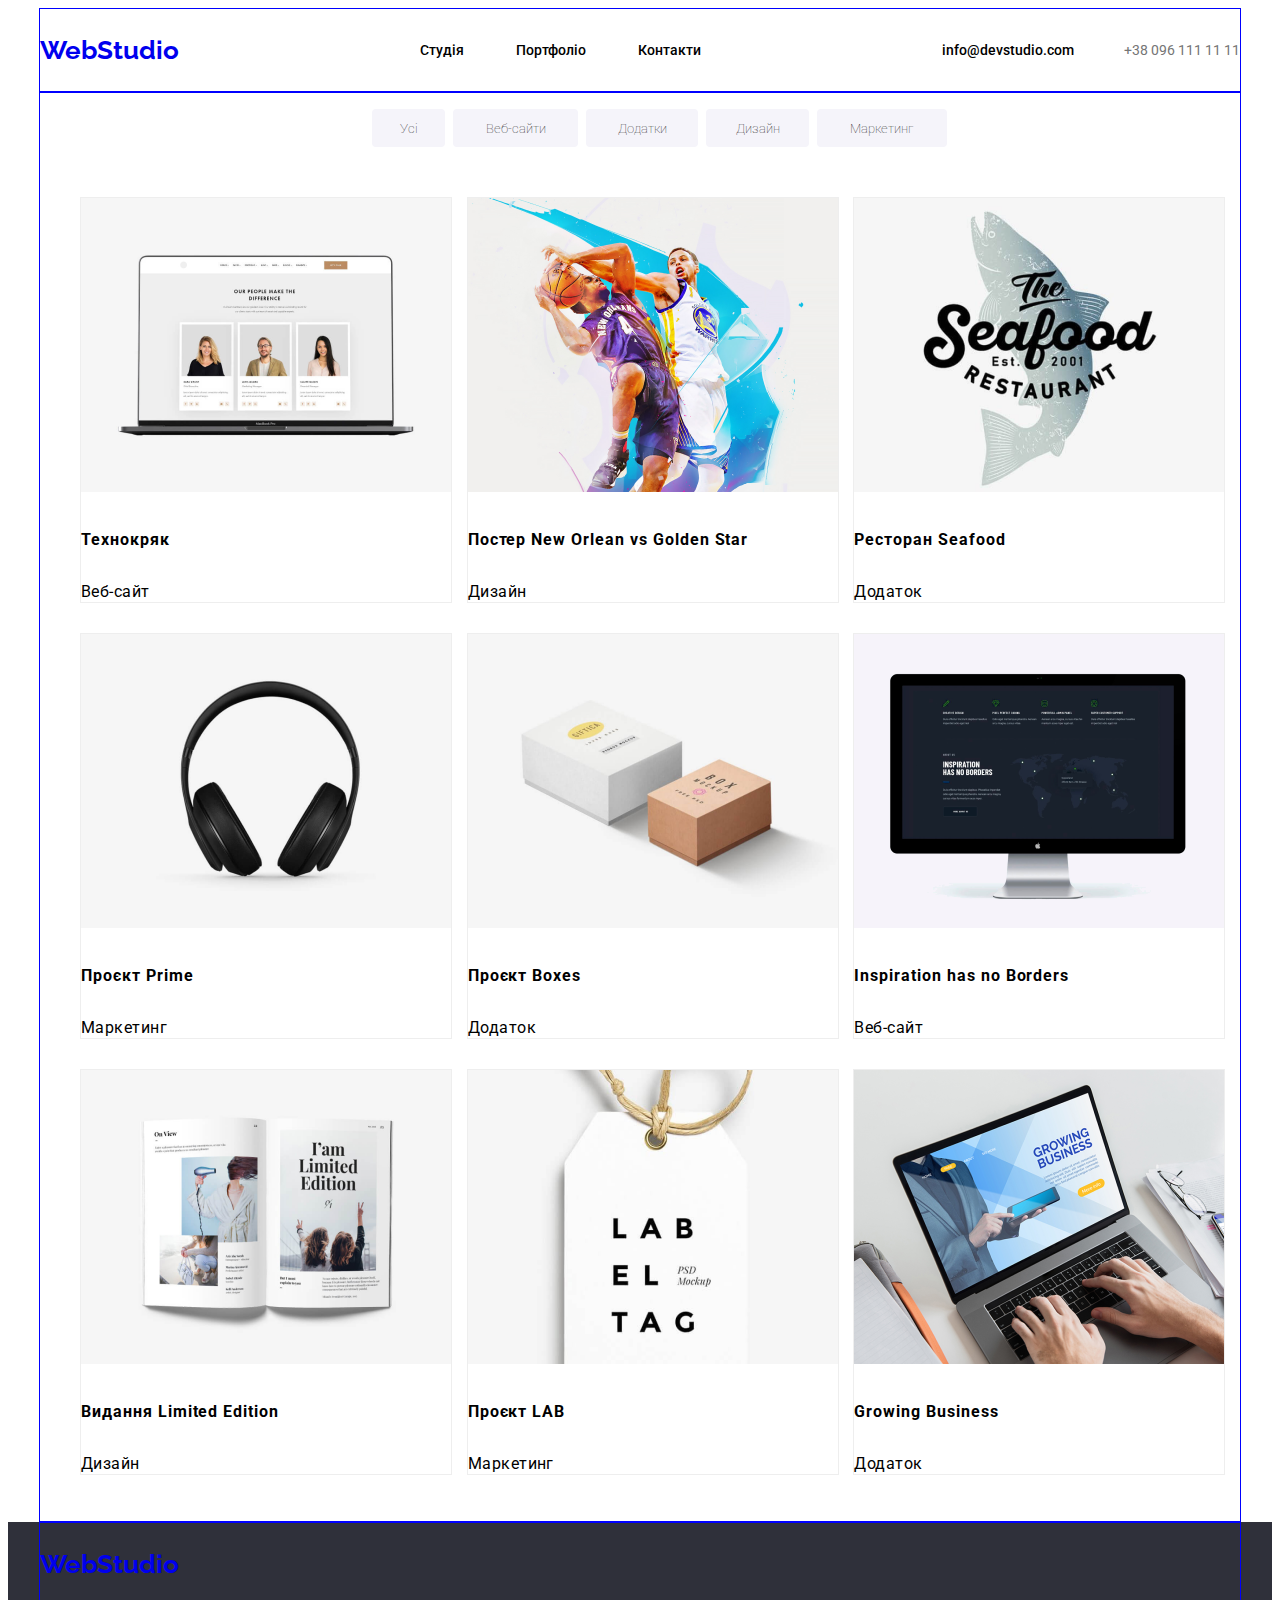
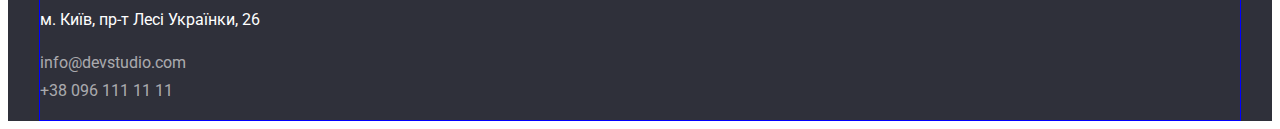
==== portfolio.html @ 29fad10b "made portfolio and a lot of changes to everything" ====
<!DOCTYPE html>
<html lang="en">
<head>
    <meta charset="UTF-8">
    <meta name="viewport" content="width=device-width, initial-scale=1.0">
    <title>Document</title>
    <link rel="preconnect" href="https://fonts.googleapis.com">
    <link rel="preconnect" href="https://fonts.gstatic.com" crossorigin>
    <link href="https://fonts.googleapis.com/css2?family=Raleway:ital,wght@0,100..900;1,100..900&family=Roboto:ital,wght@0,100;0,300;0,400;0,500;0,700;0,900;1,100;1,300;1,400;1,500;1,700;1,900&display=swap" rel="stylesheet">
    <link rel="stylesheet" href="./styles_portfolio.css">
</head>
<body>
    <header>
        <div class="container header-wrap">
            <a href="./index.html"><h3 class="web-studio">WebStudio</h3></a>
            <ul class="header-list header-list-one">
                <li class="header-item"><a class="header-link" href="#">Студія</a></li>
                <li class="header-item"><a class="header-link" href="./portfolio.html">Портфоліо</a></li>
                <li class="header-item"><a class="header-link" href="#">Контакти</a></li>
            </ul>
            <ul class="header-list header-list-two">
                <li class="header-item"><a class="header-link" href="#">info@devstudio.com</a></li>
                <li class="header-item"><a class="header-phone" href="#">+38 096 111 11 11</a></li>
            </ul>
        </div>
    </header>
    <main>
        <div class="container">
            <ul class="main-list">
                <li class="main-item-pages">
                    <ul class="pages-list">
                        <li class="pages-item">
                            <button class="pages-button pages-button1">Усі</button>
                        </li>
                        <li class="pages-item">
                            <button class="pages-button pages-button2">Веб-сайти</button>
                        </li>
                        <li class="pages-item">
                            <button class="pages-button pages-button3">Додатки</button>
                        </li>
                        <li class="pages-item">
                            <button class="pages-button pages-button4">Дизайн</button>
                        </li>
                        <li class="pages-item">
                            <button class="pages-button pages-button5">Маркетинг</button>
                        </li>
                    </ul>
                </li>
                <li class="main-item main-item1">
                    <img width="370" height="294" src="./images_portfolio/image_1.png" alt="" class="main-item-image">
                    <h4 class="main-item-header">Технокряк</h4>
                    <p class="main-item-text">Веб-сайт</p>
                </li>
                <li class="main-item main-item2">
                    <img width="370" height="294" src="./images_portfolio/image_2.png" alt="" class="main-item-image">
                    <h4 class="main-item-header">Постер New Orlean vs Golden Star</h4>
                    <p class="main-item-text">Дизайн</p>
                </li>
                <li class="main-item main-item3">
                    <img width="370" height="294" src="./images_portfolio/image_3.png" alt="" class="main-item-image">
                    <h4 class="main-item-header">Ресторан Seafood</h4>
                    <p class="main-item-text">Додаток</p>
                </li>
                <li class="main-item main-item4">
                    <img width="370" height="294" src="./images_portfolio/image_4.png" alt="" class="main-item-image">
                    <h4 class="main-item-header">Проєкт Prime</h4>
                    <p class="main-item-text">Маркетинг</p>
                </li>
                <li class="main-item main-item5">
                    <img width="370" height="294" src="./images_portfolio/image_5.png" alt="" class="main-item-image">
                    <h4 class="main-item-header">Проєкт Boxes</h4>
                    <p class="main-item-text">Додаток</p>
                </li>
                <li class="main-item main-item6">
                    <img width="370" height="294" src="./images_portfolio/image_6.png" alt="" class="main-item-image">
                    <h4 class="main-item-header">Inspiration has no Borders</h4>
                    <p class="main-item-text">Веб-сайт</p>
                </li>
                <li class="main-item main-item7">
                    <img width="370" height="294" src="./images_portfolio/image_7.png" alt="" class="main-item-image">
                    <h4 class="main-item-header">Видання Limited Edition</h4>
                    <p class="main-item-text">Дизайн</p>
                </li>
                <li class="main-item main-item8">
                    <img width="370" height="294" src="./images_portfolio/image_8.png" alt="" class="main-item-image">
                    <h4 class="main-item-header">Проєкт LAB</h4>
                    <p class="main-item-text">Маркетинг</p>
                </li>
                <li class="main-item main-item9">
                    <img width="370" height="294" src="./images_portfolio/image_9.png" alt="" class="main-item-image">
                    <h4 class="main-item-header">Growing Business</h4>
                    <p class="main-item-text">Додаток</p>
                </li>
            </ul>
        </div>
    </main>
    <footer>
        <div class="container">
            <a href="./index.html"><h3 class="web-studio footer-webstudio">WebStudio</h3></a>
            <ul class="footer-list">
                <li class="footer-item"><p class="white-text">м. Київ, пр-т Лесі Українки, 26</p></li>
                <li class="footer-item"><a class="unpure-white-text" href="#">info@devstudio.com</a></li>
                <li class="footer-item"><a class="unpure-white-text" href="#">+38 096 111 11 11</a></li>
            </ul>
        <div>
    </footer>
</body>
</html>
---- styles_portfolio.css ----
:root{
    --text-color: #212121;
    --hover-button-color: #2196F3;
    --p-text-color: #757575;
    --first-section-bg-color: #2F303A;
    --button-bg-color: #F5F4FA;
    --pure-white: #FFFFFF;
    --sixty-percent-white: rgba(255, 255, 255, 0.6);
}

* {
    font-family: "Roboto";
}

a {
    text-decoration: none;
}

main {
    font-size: 16px;
    line-height: 1.875;
    letter-spacing: 0.03em;
}

.container {
    width: 1200px;
    margin: 0 auto;
    border: 1px solid blue;
}

/* header settings */

.header-wrap {
    display: flex;
    align-items: center; 
    justify-content: space-between; 
}

.header-list {
    display: flex;
    justify-content: space-between; 
    list-style: none;
}

.header-item {
    letter-spacing: 0.02;
}

.header-list-one {
    width: 281px;
}

.header-phone {
    margin-left: 50px;
    color: var(--p-text-color);
    font-weight: 400;
}

header {
    font-weight: 500;
    font-size: 14px;
    line-height: 1.17
}

.web-studio {
    font-family: 'Raleway';
    font-weight: 700;
    font-size: 26px;
    line-height: 1.17;
}

.header-link {
    color: var(--title-text-color);
}

.header-link:hover {
    color:var(--mouse-hover-object-color)
}

/* header settings end here */

/* grid settings */

.main-list {
    display: grid;
    grid-template-columns: repeat(3, 1fr);
    grid-template-rows: 88px repeat(3, 1fr);
    grid-column-gap: 0px;
    grid-row-gap: 0px;
    list-style: none;
    align-items: flex-start;
}
    
.main-item-pages { 
    grid-area: 1 / 1 / 2 / 4; 
}

.main-item1 { 
    grid-area: 2 / 1 / 3 / 2; 
}

.main-item2 { 
    grid-area: 2 / 2 / 3 / 3; 
}

.main-item3 { 
    grid-area: 2 / 3 / 3 / 4; 
}

.main-item4 { 
    grid-area: 3 / 1 / 4 / 2; 
}

.main-item5 { 
    grid-area: 3 / 2 / 4 / 3; 
}

.main-item6 { 
    grid-area: 3 / 3 / 4 / 4; 
}

.main-item7 { 
    grid-area: 4 / 1 / 5 / 2; 
}

.main-item8 { 
    grid-area: 4 / 2 / 5 / 3; 
}

.main-item9 { 
    grid-area: 4 / 3 / 5 / 4; 
}

.main-item {
    width: 370px;
    height: 404px;
    margin-bottom: 30px;
    border: 1px solid #EEEEEE;
}

/* grid settings end here */

.main-item-pages {
    display: block;
    margin: 0 auto;
    width: 575px;
}

.pages-list {
    display: flex;
    justify-content: space-between;
    padding-left: 0;
    list-style: none;
}

.pages-button1 {
    width: 73px;
}

.pages-button2 {
    width: 125px;
}

.pages-button3 {
    width: 112px;
}
.pages-button4 {
    width: 103px;
}

.pages-button5 {
    width: 130px;
}

.pages-button {
    display: block;
    height: 38px;
    border-radius: 4px;
    background-color: var(--button-bg-color);
    color: var(--text-color);
    border: transparent;
    line-height: 1.625;
    font-weight: lighter;
}

.pages-button:hover {
    background-color: var(--hover-button-color);
    color: var(--pure-white);
    box-shadow: 0 3px 1px 0 rgba(0, 0, 0, 0.1);
}

.main-item-header {
    line-height: 2;
    font-weight: bold;
    letter-spacing: 0.06em;
}

/* footer settings */

.footer-webstudio {
    padding-left: 0;
}

.footer-list {
    padding-left: 0;
    list-style: none;
}

footer {
    font-weight: 400;
    font-size: 14;
    line-height: 1.71;
    background: var(--first-section-bg-color);
}

.white-text {
    color: var(--pure-white);
}

.unpure-white-text {
    color: var(--sixty-percent-white);
}
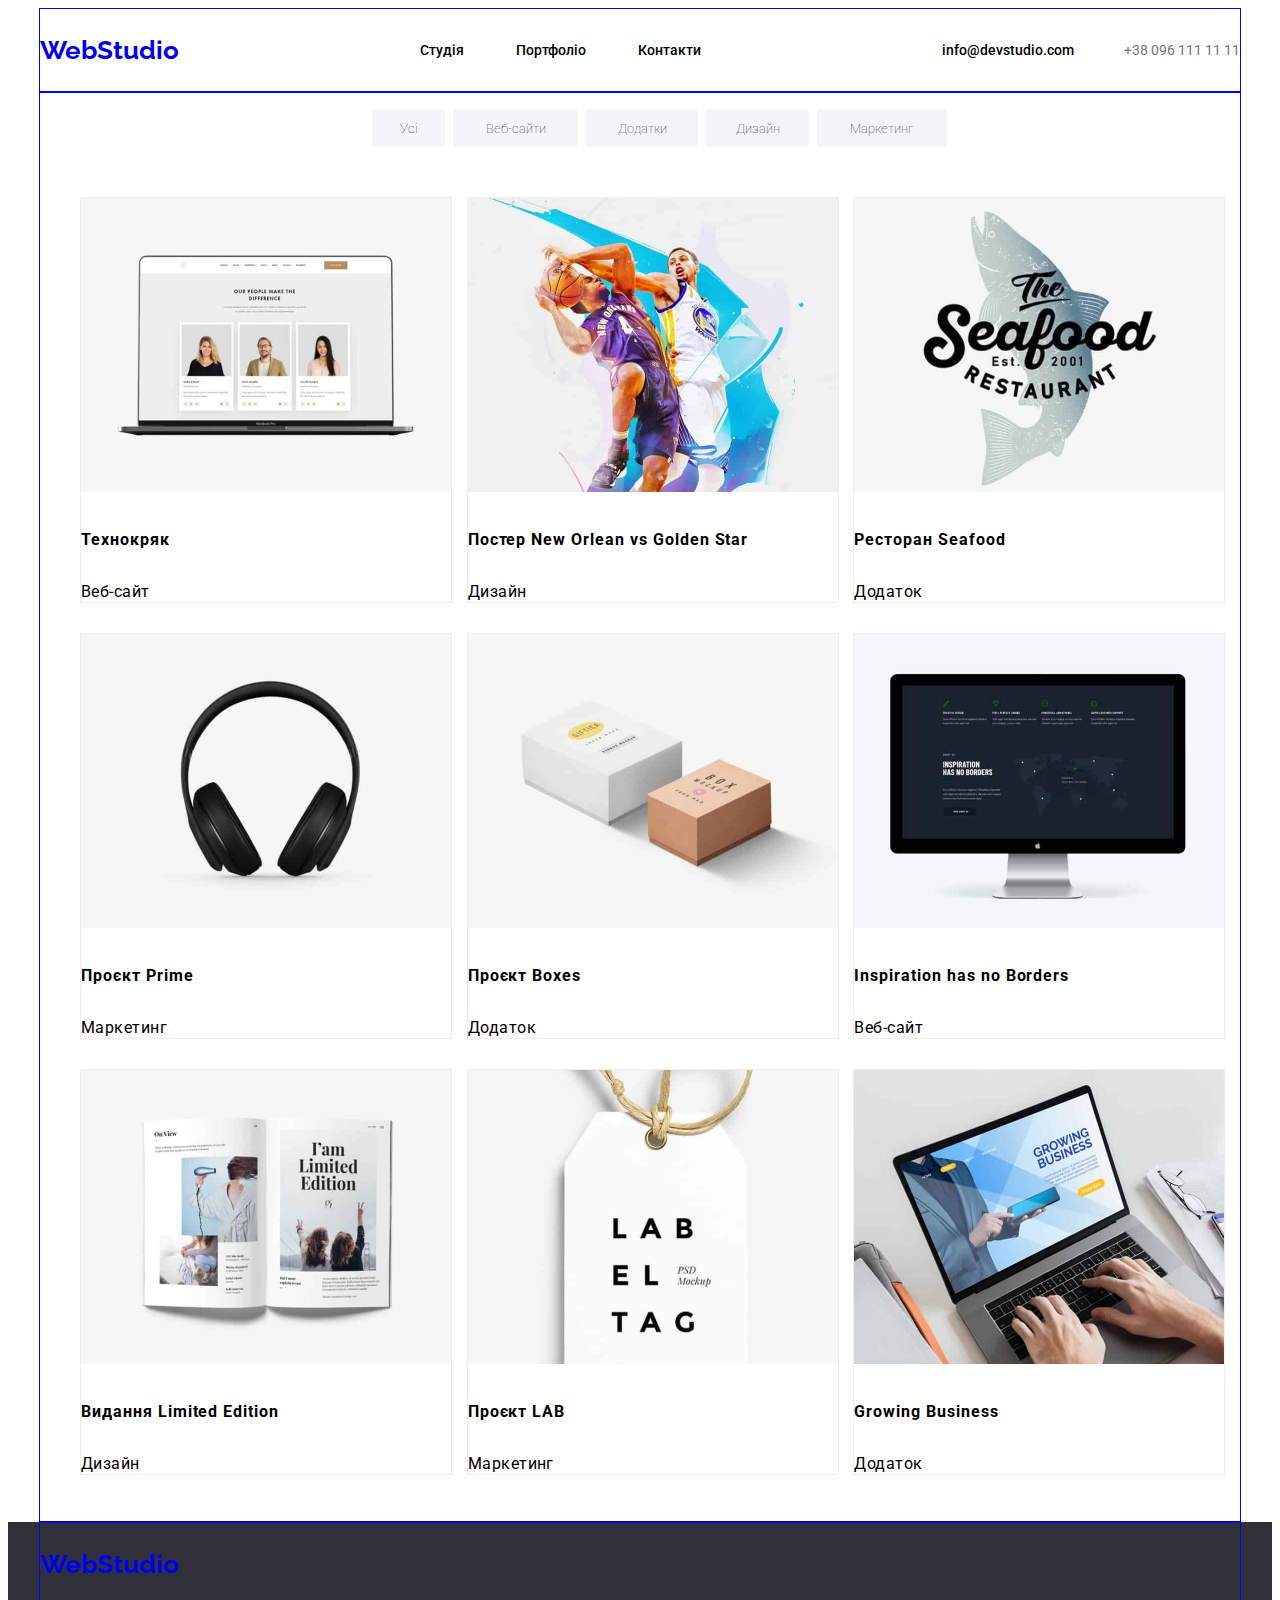
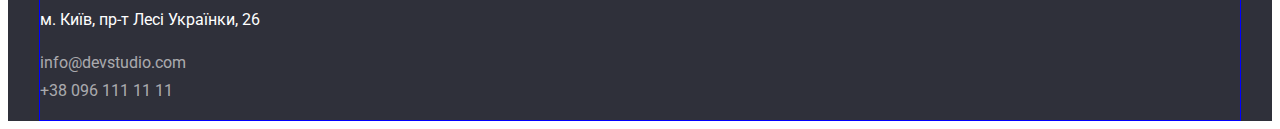
==== commit 9a176f7a: "changed all png's to jpg's" ====
--- a/portfolio.html
+++ b/portfolio.html
@@ -47,47 +47,47 @@
                     </ul>
                 </li>
                 <li class="main-item main-item1">
-                    <img width="370" height="294" src="./images_portfolio/image_1.png" alt="" class="main-item-image">
+                    <img width="370" height="294" src="./images_portfolio/image_1.jpg" alt="" class="main-item-image">
                     <h4 class="main-item-header">Технокряк</h4>
                     <p class="main-item-text">Веб-сайт</p>
                 </li>
                 <li class="main-item main-item2">
-                    <img width="370" height="294" src="./images_portfolio/image_2.png" alt="" class="main-item-image">
+                    <img width="370" height="294" src="./images_portfolio/image_2.jpg" alt="" class="main-item-image">
                     <h4 class="main-item-header">Постер New Orlean vs Golden Star</h4>
                     <p class="main-item-text">Дизайн</p>
                 </li>
                 <li class="main-item main-item3">
-                    <img width="370" height="294" src="./images_portfolio/image_3.png" alt="" class="main-item-image">
+                    <img width="370" height="294" src="./images_portfolio/image_3.jpg" alt="" class="main-item-image">
                     <h4 class="main-item-header">Ресторан Seafood</h4>
                     <p class="main-item-text">Додаток</p>
                 </li>
                 <li class="main-item main-item4">
-                    <img width="370" height="294" src="./images_portfolio/image_4.png" alt="" class="main-item-image">
+                    <img width="370" height="294" src="./images_portfolio/image_4.jpg" alt="" class="main-item-image">
                     <h4 class="main-item-header">Проєкт Prime</h4>
                     <p class="main-item-text">Маркетинг</p>
                 </li>
                 <li class="main-item main-item5">
-                    <img width="370" height="294" src="./images_portfolio/image_5.png" alt="" class="main-item-image">
+                    <img width="370" height="294" src="./images_portfolio/image_5.jpg" alt="" class="main-item-image">
                     <h4 class="main-item-header">Проєкт Boxes</h4>
                     <p class="main-item-text">Додаток</p>
                 </li>
                 <li class="main-item main-item6">
-                    <img width="370" height="294" src="./images_portfolio/image_6.png" alt="" class="main-item-image">
+                    <img width="370" height="294" src="./images_portfolio/image_6.jpg" alt="" class="main-item-image">
                     <h4 class="main-item-header">Inspiration has no Borders</h4>
                     <p class="main-item-text">Веб-сайт</p>
                 </li>
                 <li class="main-item main-item7">
-                    <img width="370" height="294" src="./images_portfolio/image_7.png" alt="" class="main-item-image">
+                    <img width="370" height="294" src="./images_portfolio/image_7.jpg" alt="" class="main-item-image">
                     <h4 class="main-item-header">Видання Limited Edition</h4>
                     <p class="main-item-text">Дизайн</p>
                 </li>
                 <li class="main-item main-item8">
-                    <img width="370" height="294" src="./images_portfolio/image_8.png" alt="" class="main-item-image">
+                    <img width="370" height="294" src="./images_portfolio/image_8.jpg" alt="" class="main-item-image">
                     <h4 class="main-item-header">Проєкт LAB</h4>
                     <p class="main-item-text">Маркетинг</p>
                 </li>
                 <li class="main-item main-item9">
-                    <img width="370" height="294" src="./images_portfolio/image_9.png" alt="" class="main-item-image">
+                    <img width="370" height="294" src="./images_portfolio/image_9.jpg" alt="" class="main-item-image">
                     <h4 class="main-item-header">Growing Business</h4>
                     <p class="main-item-text">Додаток</p>
                 </li>
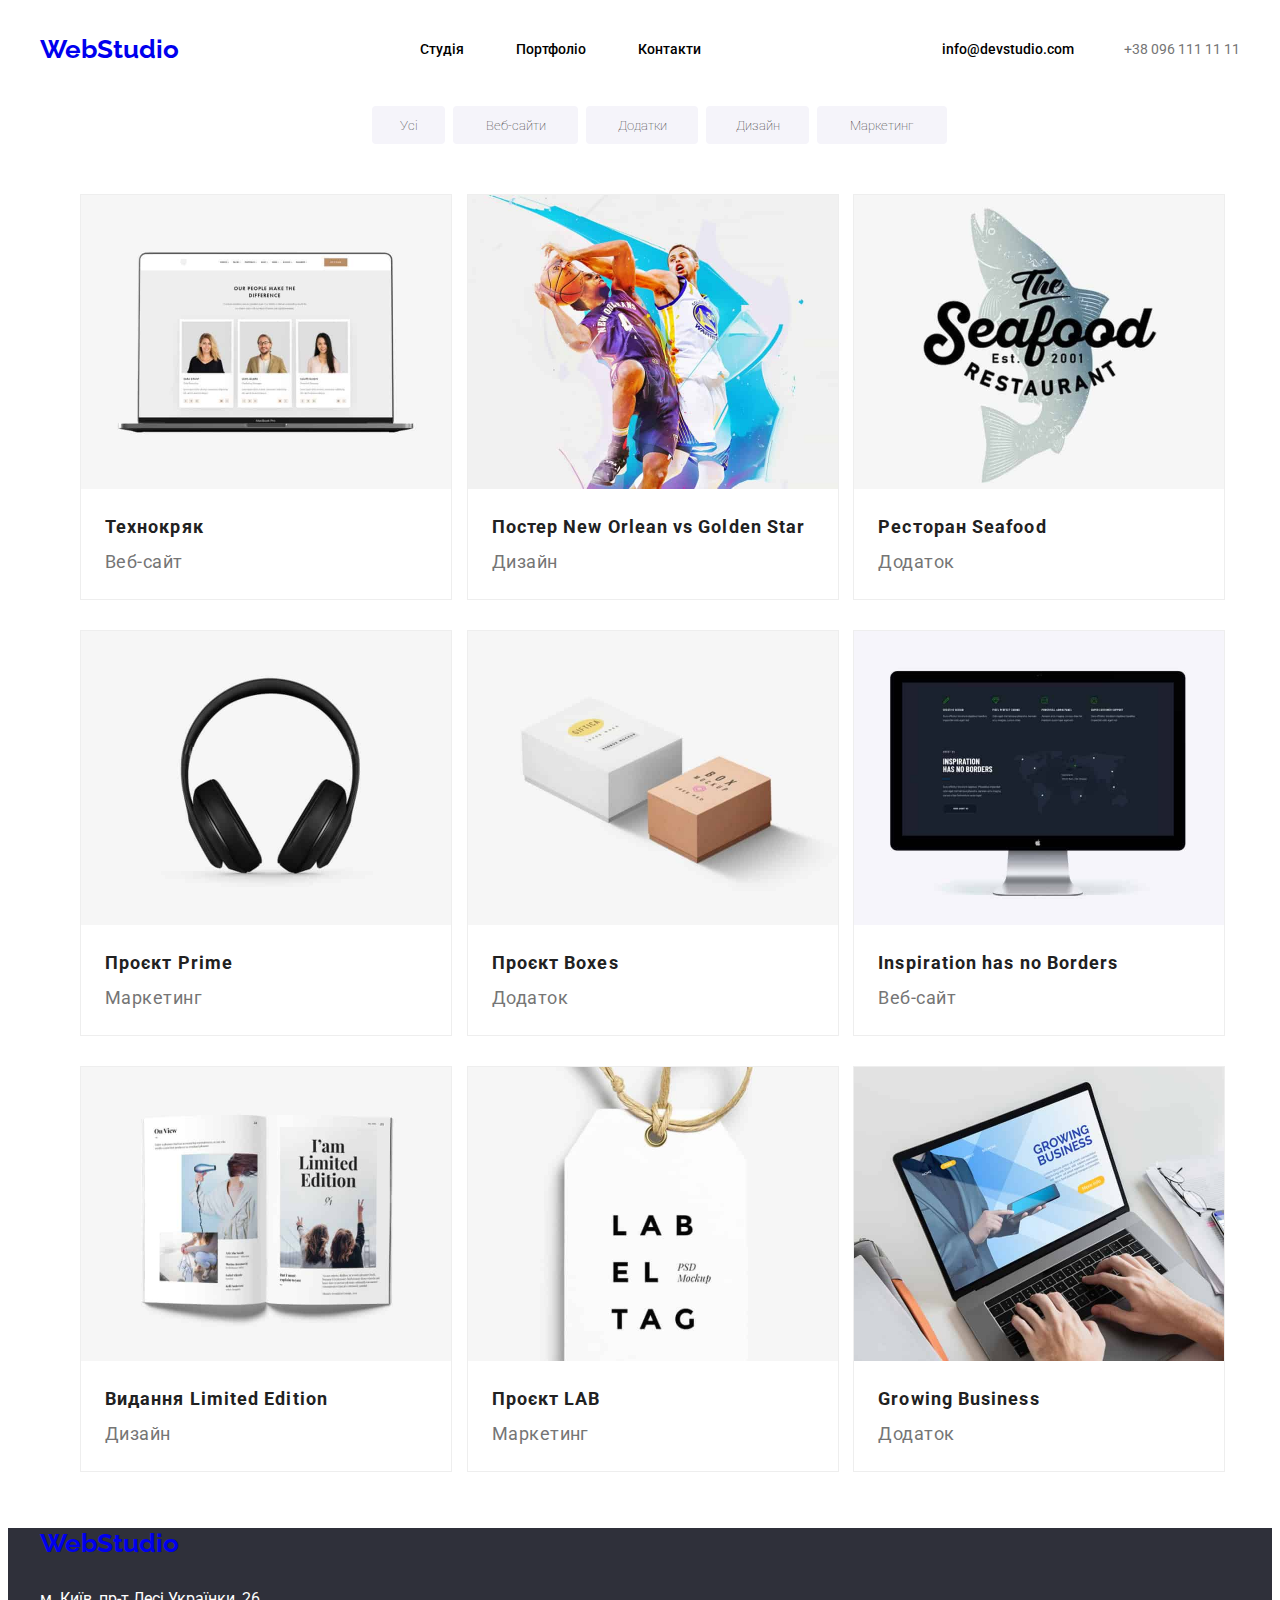
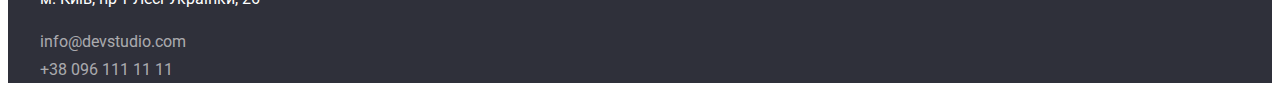
==== commit 9fa7ef8f: "Added overlay to portfolio main-item(s), tried styling the modal window, but failed" ====
--- a/portfolio.html
+++ b/portfolio.html
@@ -24,7 +24,7 @@
             </ul>
         </div>
     </header>
-    <main>
+    <main class="main">
         <div class="container">
             <ul class="main-list">
                 <li class="main-item-pages">
@@ -48,48 +48,93 @@
                 </li>
                 <li class="main-item main-item1">
                     <img width="370" height="294" src="./images_portfolio/image_1.jpg" alt="" class="main-item-image">
-                    <h4 class="main-item-header">Технокряк</h4>
-                    <p class="main-item-text">Веб-сайт</p>
+                    <div class="main-item-wrap">
+                        <h4 class="main-item-header">Технокряк</h4>
+                        <p class="main-item-text">Веб-сайт</p>
+                    </div>
+                    <div class="main-overlay">
+                        <p class="main-overlay-text">Ресурс пропонує комплексні пропозиції з різним рівнем функціоналу та сервісів. Все це дозволить відвідувачу отримати вичерпні відомості про компанію чи приватну особу.</p>
+                    </div>
                 </li>
                 <li class="main-item main-item2">
                     <img width="370" height="294" src="./images_portfolio/image_2.jpg" alt="" class="main-item-image">
-                    <h4 class="main-item-header">Постер New Orlean vs Golden Star</h4>
-                    <p class="main-item-text">Дизайн</p>
+                    <div class="main-item-wrap">
+                        <h4 class="main-item-header">Постер New Orlean vs Golden Star</h4>
+                        <p class="main-item-text">Дизайн</p>
+                    </div>
+                    <div class="main-overlay">
+                        <p class="main-overlay-text">Ресурс пропонує комплексні пропозиції з різним рівнем функціоналу та сервісів. Все це дозволить відвідувачу отримати вичерпні відомості про компанію чи приватну особу.</p>
+                    </div>
                 </li>
                 <li class="main-item main-item3">
                     <img width="370" height="294" src="./images_portfolio/image_3.jpg" alt="" class="main-item-image">
-                    <h4 class="main-item-header">Ресторан Seafood</h4>
-                    <p class="main-item-text">Додаток</p>
+                    <div class="main-item-wrap">
+                        <h4 class="main-item-header">Ресторан Seafood</h4>
+                        <p class="main-item-text">Додаток</p>
+                    </div>
+                    <div class="main-overlay">
+                        <p class="main-overlay-text">Ресурс пропонує комплексні пропозиції з різним рівнем функціоналу та сервісів. Все це дозволить відвідувачу отримати вичерпні відомості про компанію чи приватну особу.</p>
+                    </div>
                 </li>
                 <li class="main-item main-item4">
                     <img width="370" height="294" src="./images_portfolio/image_4.jpg" alt="" class="main-item-image">
-                    <h4 class="main-item-header">Проєкт Prime</h4>
-                    <p class="main-item-text">Маркетинг</p>
+                    <div class="main-item-wrap">
+                        <h4 class="main-item-header">Проєкт Prime</h4>
+                        <p class="main-item-text">Маркетинг</p>
+                    </div>
+                    <div class="main-overlay">
+                        <p class="main-overlay-text">Ресурс пропонує комплексні пропозиції з різним рівнем функціоналу та сервісів. Все це дозволить відвідувачу отримати вичерпні відомості про компанію чи приватну особу.</p>
+                    </div>
                 </li>
                 <li class="main-item main-item5">
                     <img width="370" height="294" src="./images_portfolio/image_5.jpg" alt="" class="main-item-image">
-                    <h4 class="main-item-header">Проєкт Boxes</h4>
-                    <p class="main-item-text">Додаток</p>
+                    <div class="main-item-wrap">
+                        <h4 class="main-item-header">Проєкт Boxes</h4>
+                        <p class="main-item-text">Додаток</p>
+                    </div>
+                    <div class="main-overlay">
+                        <p class="main-overlay-text">Ресурс пропонує комплексні пропозиції з різним рівнем функціоналу та сервісів. Все це дозволить відвідувачу отримати вичерпні відомості про компанію чи приватну особу.</p>
+                    </div>
                 </li>
                 <li class="main-item main-item6">
                     <img width="370" height="294" src="./images_portfolio/image_6.jpg" alt="" class="main-item-image">
-                    <h4 class="main-item-header">Inspiration has no Borders</h4>
-                    <p class="main-item-text">Веб-сайт</p>
+                    <div class="main-item-wrap">
+                        <h4 class="main-item-header">Inspiration has no Borders</h4>
+                        <p class="main-item-text">Веб-сайт</p>
+                    </div>
+                    <div class="main-overlay">
+                        <p class="main-overlay-text">Ресурс пропонує комплексні пропозиції з різним рівнем функціоналу та сервісів. Все це дозволить відвідувачу отримати вичерпні відомості про компанію чи приватну особу.</p>
+                    </div>
                 </li>
                 <li class="main-item main-item7">
                     <img width="370" height="294" src="./images_portfolio/image_7.jpg" alt="" class="main-item-image">
-                    <h4 class="main-item-header">Видання Limited Edition</h4>
-                    <p class="main-item-text">Дизайн</p>
+                    <div class="main-item-wrap">
+                        <h4 class="main-item-header">Видання Limited Edition</h4>
+                        <p class="main-item-text">Дизайн</p>
+                    </div>
+                    <div class="main-overlay">
+                        <p class="main-overlay-text">Ресурс пропонує комплексні пропозиції з різним рівнем функціоналу та сервісів. Все це дозволить відвідувачу отримати вичерпні відомості про компанію чи приватну особу.</p>
+                    </div>
                 </li>
                 <li class="main-item main-item8">
                     <img width="370" height="294" src="./images_portfolio/image_8.jpg" alt="" class="main-item-image">
-                    <h4 class="main-item-header">Проєкт LAB</h4>
-                    <p class="main-item-text">Маркетинг</p>
+                    <div class="main-item-wrap">
+                        <h4 class="main-item-header">Проєкт LAB</h4>
+                        <p class="main-item-text">Маркетинг</p>
+                    </div>
+                    <div class="main-overlay">
+                        <p class="main-overlay-text">Ресурс пропонує комплексні пропозиції з різним рівнем функціоналу та сервісів. Все це дозволить відвідувачу отримати вичерпні відомості про компанію чи приватну особу.</p>
+                    </div>
                 </li>
                 <li class="main-item main-item9">
                     <img width="370" height="294" src="./images_portfolio/image_9.jpg" alt="" class="main-item-image">
-                    <h4 class="main-item-header">Growing Business</h4>
-                    <p class="main-item-text">Додаток</p>
+                    <div class="main-item-wrap">
+                        <h4 class="main-item-header">Growing Business</h4>
+                        <p class="main-item-text">Додаток</p>
+                    </div>
+                    <div class="main-overlay">
+                        <p class="main-overlay-text">Ресурс пропонує комплексні пропозиції з різним рівнем функціоналу та сервісів. Все це дозволить відвідувачу отримати вичерпні відомості про компанію чи приватну особу.</p>
+                    </div>
                 </li>
             </ul>
         </div>
--- a/styles_portfolio.css
+++ b/styles_portfolio.css
@@ -1,6 +1,7 @@
 :root{
     --text-color: #212121;
     --hover-button-color: #2196F3;
+    --hover-overlay-color: #2195f3e6;
     --p-text-color: #757575;
     --first-section-bg-color: #2F303A;
     --button-bg-color: #F5F4FA;
@@ -25,7 +26,7 @@
 .container {
     width: 1200px;
     margin: 0 auto;
-    border: 1px solid blue;
+    /* border: 1px solid blue; */
 }
 
 /* header settings */
@@ -132,10 +133,73 @@
 }
 
 .main-item {
+    position: relative;
     width: 370px;
     height: 404px;
     margin-bottom: 30px;
     border: 1px solid #EEEEEE;
+}
+
+.main-item-wrap {
+    position: absolute;
+    top: 294px;
+    left: 0;
+    width: 100%;
+    height: 110px;
+    background-color: var(--pure-white);
+    z-index: 10;
+}
+
+.main-item-header {
+    margin: 0;
+    margin-left: 24px;
+    margin-top: 20px;
+    font-family: 'Roboto';
+    font-weight: 700;
+    font-size: 18px;
+    line-height: 2;
+    letter-spacing: 6%;
+    color: var(--text-color);
+}
+
+.main-item-text {
+    margin: 0;
+    margin-left: 24px;
+    font-family: 'Roboto';
+    font-weight: 400;
+    font-size: 18px;
+    line-height: 1.875;
+    color: var(--p-text-color);
+}
+
+.main-overlay {
+    position: absolute;
+    left: 0;
+    top: 0;
+    width: 100%;
+    height: 110px;
+    opacity: 0;
+    transform: translateY(294px);
+    background-color: var(--hover-overlay-color);
+    /* transition: transform 500ms ease-in, opacity 500ms ease-in, height 500ms ease-in; */
+}
+
+.main-overlay-text {
+    margin: 0;
+    margin-left: 24px;
+    margin-top: 63px;
+    width: 322px;
+    font-family: 'Roboto';
+    font-weight: 400;
+    font-size: 18px;
+    line-height: 1.56;
+    color: var(--pure-white);
+}
+
+.main-item:hover .main-overlay {
+    opacity: 1;
+    transform: translateY(0);
+    height: 294px;
 }
 
 /* grid settings end here */
